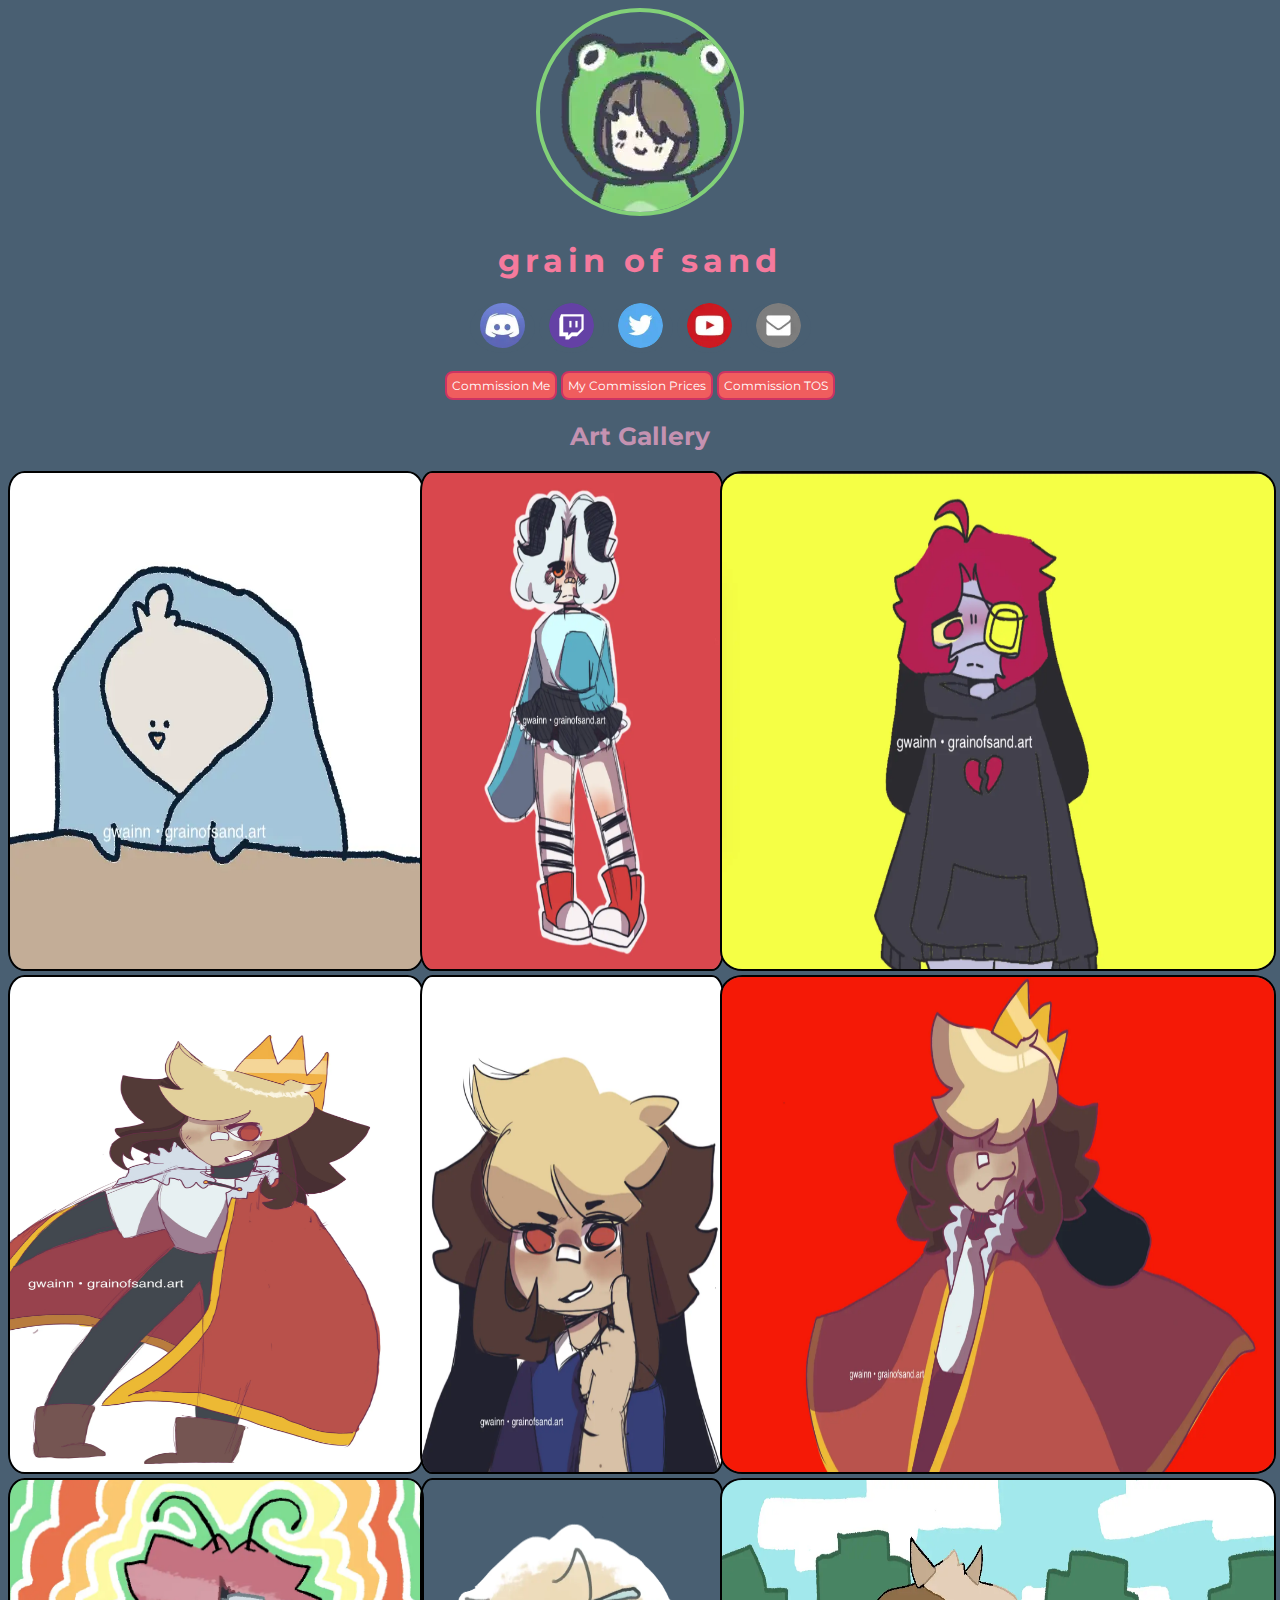
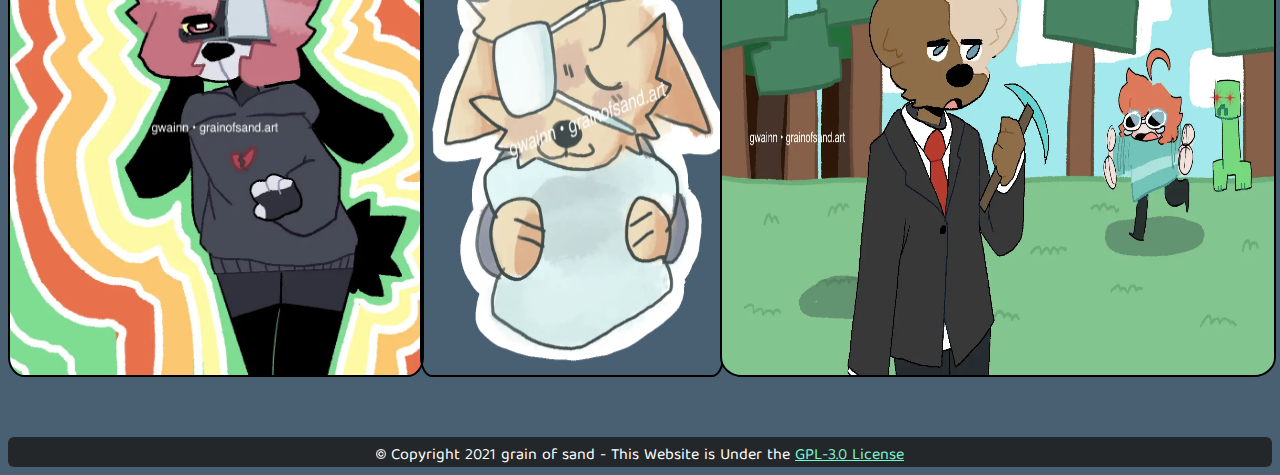
==== index.html @ 38e097b6 "Moved Twitch Button" ====
<!DOCTYPE html>
<html lang="en">
<head>
  <!-- Stylesheets -->
  <link rel="preconnect" href="https://fonts.gstatic.com">
  <link rel="dns-prefetch" href="https://fonts.gstatic.com">
  <link href="https://fonts.googleapis.com/css2?family=Montserrat&family=Baloo+Tamma+2&display=swap" rel="stylesheet">
  <link href="files/style.css" rel="stylesheet">
  <script src="files/script.js"></script>
  <script async src="https://arc.io/widget.min.js#xp6hQxrt"></script>
  <!-- Favicon -->
  <link rel="apple-touch-icon" sizes="180x180" href="files/favicon/apple-touch-icon.png">
  <link rel="icon" type="image/png" sizes="32x32" href="files/favicon/favicon-32x32.png">
  <link rel="icon" type="image/png" sizes="16x16" href="files/favicon/favicon-16x16.png">
  <link rel="manifest" href="files/favicon/site.webmanifest">
  <link rel="mask-icon" href="files/favicon/safari-pinned-tab.svg" color="#82d178">
  <link rel="shortcut icon" href="files/favicon/favicon.ico">
  <meta name="msapplication-TileColor" content="#00a300">
  <meta name="msapplication-config" content="files/favicon/browserconfig.xml">
  <meta name="theme-color" content="#82d178">
  <!-- Twitter -->
  <meta name="twitter:card" content="summary"/>
  <meta name="twitter:site" content="@_danGEr_nOODL"/>
  <meta name="twitter:title" content="grain of sand"/>
  <meta name="twitter:description" content="grain of sand is an artist and twitch streamer. This is their website full of information about them!"/>
  <!-- Google -->
  <meta name="description" content="grain of sand is an artist and twitch streamer. This is their website full of information!">
  <meta name="robots" content="all">
  <!-- Discord -->
  <meta property="og:title" content="grain of sand" >
  <meta property="og:description" content="grain of sand is an artist and twitch streamer. This is their website full of information about them!">
  <meta property="og:image" itemprop="image" content="https://grainofsand.art/files/avatar.webp">
  <meta property="og:locale" content="en_US">
  <!-- Misc extra stuff -->
  <meta charset="UTF-8">
  <link rel="canonical" href="https://grainofsand.art">
  <meta http-equiv="Content-Security-Policy" content="upgrade-insecure-requests">
  <meta name="viewport" content="width=device-width, initial-scale=1.0">
  <title>grain of sand</title>
</head>
<header>
  <div class="center">
    <picture>
      <source type="image/webp" srcset="files/avatar.webp">
      <source type="image/png" srcset="files/avatar.png">
      <img class="avatar" src="files/avatar.png" alt="grain of sand's avatar"/>
    </picture>
    <h1>grain of sand</h1>
    <!--sse--><div id="social">
      <button onclick="window.open('https://discord.gg/QgDr3Z7', '_blank')"><picture>
          <source type="image/webp" srcset="files/social/discord.webp">
          <source type="image/png" srcset="files/social/discord.png">
          <img src="files/social/discord.png" alt="Discord Social Media Button"/>
        </picture></button>
        <button onclick="window.open('https://twitch.tv/gwainn_', '_blank')"><picture>
          <source type="image/webp" srcset="files/social/twitch.webp">
            <source type="image/png" srcset="files/social/twitch.png">
              <img src="files/social/twitch.png" alt="Twitch Social Media Button"/>
        </picture></button>
      <button onclick="window.open('https://twitter.com/_danGEr_nOODL/', '_blank')"><picture>
            <source type="image/webp" srcset="files/social/twitter.webp">
            <source type="image/png" srcset="files/social/twitter.png">
            <img src="files/social/twitter.png" alt="Twitter Social Media Button"/>
          </picture></button>
      <button onclick="window.open('https://www.youtube.com/channel/UC4hyS19XAqnRGY2I5O4xoYQ', '_blank')"><picture>
          <source type="image/webp" srcset="files/social/youtube.webp">
          <source type="image/png" srcset="files/social/youtube.png">
          <img src="files/social/youtube.png" alt="Youtube Social Media Button"/>
        </picture></button>
      <button onclick="window.open('mailto:gwainn@grainofsand.art', '_blank')"><picture>
          <source type="image/webp" srcset="files/social/email.webp">
          <source type="image/png" srcset="files/social/email.png">
          <img src="files/social/email.png" alt="Email Social Media Button"/>
        </picture></button>
  </div><br/>
  <div id="com">
    <button onclick="window.open('commission.html', '_self')">Commission Me</button>
    <button onclick="window.open('prices.html', '_self')">My Commission Prices</button>
    <button onclick="window.open('tos.html', '_self')">Commission TOS</button>
  </div>
<!--/sse--></div>
<body onload="jsLoad();">
  <h2 class="center">Art Gallery</h2>
  <!-- <i class="center">Note: Art is displayed at a Lower Quality</i> -->
  <div id="gallery">
    <div>
      <picture>
        <source type="image/webp" srcset="files/examples/comfy_bongo.webp">
        <source type="image/png" srcset="files/examples/comfy_bongo.png">
        <img src="files/examples/comfy_bongo.png" alt="A duck in a blanket."/>
      </picture>
      <picture>
        <source type="image/webp" srcset="files/examples/king_stand.webp">
        <source type="image/png" srcset="files/examples/king_stand.png">
        <img src="files/examples/king_stand.png" alt="A king with a cape standing."/>
      </picture>
      <picture>
        <source type="image/webp" srcset="files/examples/fursona.webp">
        <source type="image/png" srcset="files/examples/fursona.png">
        <img src="files/examples/fursona.png" alt="A picture of a furry with a very colorful background."/>
      </picture>
    </div><div>
      <picture>
        <source type="image/webp" srcset="files/examples/devil.webp">
        <source type="image/png" srcset="files/examples/devil.png">
        <img src="files/examples/devil.png" alt="A picture of a devil girl."/>
      </picture>
      <picture>
        <source type="image/webp" srcset="files/examples/king_closeup.webp">
        <source type="image/png" srcset="files/examples/king_closeup.png">
        <img src="files/examples/king_closeup.png" alt="A picture of a king thinking."/>
      </picture>
      <picture>
        <source type="image/webp" srcset="files/examples/sleepy_furry.webp">
        <source type="image/png" srcset="files/examples/sleepy_furry.png">
        <img src="files/examples/sleepy_furry.png" alt="A picture of a sleepy furry sticker."/>
      </picture>
    </div>
    <div>
      <picture>
        <source type="image/webp" srcset="files/examples/heartbroken.webp">
        <source type="image/png" srcset="files/examples/heartbroken.png">
        <img src="files/examples/heartbroken.png" alt="A picture of a person with a heartbroken hoodie."/>
      </picture>
      <picture>
        <source type="image/webp" srcset="files/examples/king_banner.webp">
        <source type="image/png" srcset="files/examples/king_banner.png">
        <img src="files/examples/king_banner.png" alt="A banner of a king."/>
      </picture>
      <picture>
        <source type="image/webp" srcset="files/examples/minecraft_cow.webp">
        <source type="image/png" srcset="files/examples/minecraft_cow.png">
        <img src="files/examples/minecraft_cow.png" alt="A banner of 2 minecraft characters and a creeper."/>
      </picture>
    </div>
  </div>
</body>
<footer>
  <br/><div class="bottom">
    <picture>
      <source type="image/webp" srcset="files/copyright.webp">
      <source type="image/png" srcset="files/copyright.png">
      <img src="files/copyright.png" class="cemoji" alt="©️"/>
    </picture> Copyright 2021 grain of sand - This Website is Under the <a href="https://github.com/grain-ofsand/grain-ofsand.github.io/blob/master/LICENSE">GPL-3.0 License</a></div>
  <div class="bottom2">
    <div>
      <picture>
        <source type="image/webp" srcset="files/copyright.webp">
        <source type="image/png" srcset="files/copyright.png">
        <img src="files/copyright.png" class="cemoji" alt="©️"/>
      </picture> Copyright 2021 grain of sand</div>
    <div>This Website is Under the <a href="https://github.com/grain-ofsand/grain-ofsand.github.io/blob/master/LICENSE">GPL-3.0 License</a></div>
  </div>
</footer>
</html>
---- files/style.css ----
html {
  scroll-behavior: smooth;
}

body {
  background-color: #495F72;
  visibility: none;
}

h1 {
  font-family: "Montserrat";
  letter-spacing: 5px;
  color: #F57A9D;
}

h2 {
  font-family: "Montserrat";
  color: #C492B1;
  font-size: 25px;
}

h3 {
  font-family: "Montserrat";
  color: white;
  font-size: 18.5px;
}

button {
  text-decoration: none;
  padding: 1px 10px;
  background-color: #495F72;
  color: orange;
  font-size: 15.5px;
  transition-duration: 0.4s;
  border: 2px solid #4caf50;
  border-radius: 8px;
  font-family: "Montserrat";
}

button:hover {
  background-color: #4caf50;
  color: white;
  cursor: pointer;
}

.avatar {
  border: 4px solid #82d178;
  border-radius: 100%;
  transition-duration: 0.4s;
  height: 150px;
  width: 150px;
}

.avatar:hover {
  border: 4px solid #ffb34f;
}

.center {
  text-align: center;
}

#com > button {
  font-family: "Montserrat";
  background-color: #F05D5E;
  border: 2px solid #CC3363;
  color: white;
  border-radius: 8px;
  cursor: pointer;
  transition-duration: 0.4s;
  padding: 5px;
  font-size: 12px;
}

#com > button:hover {
  background-color: #9A275A;
}

#social > button > picture > img {
  background-color: #495F72;
  border-radius: 100%;
  height: 45px;
  width: 45px;
}

#social > button {
  background-color: #495F72;
  border-radius: 100%;
  border: none;
  cursor: pointer;
}

#gallery {
  display: flex;
  flex-direction: row;
}

#gallery > div {
  flex-direction: column;
  flex-grow: 1;
}

#gallery > div > picture > img {
  position: relative;
  width: 100%;
  height: 32%;
  border: 2px solid black;
  border-radius: 4%;
}

.cemoji {
  display: inline;
  width: 10px;
  height: 10px;
}

a {
  transition-duration: 0.4s;
  color: #7af5d2;
}

a:hover {
  color: #ffd600;
  cursor: pointer;
}

p, li {
  font-size: 16.6px;
  font-family: "Montserrat";
  color: orange;
}

.bottom, .bottom2 {
  /* position: absolute; */
  position: block;
  bottom: 5px;
  width: 100%;
  height: 20px;
  background-color: #23272A;
  border-radius: 6px;
  text-align: center;
  color: white;
  padding-top: 5px;
  padding-bottom: 5px;
  font-family: "Baloo Tamma 2";
}

.bottom2 {
  height: 50px;
  display: none;
}

@media (max-height: 799px) {
  .bottom3 {
    position: block;
  }
}

@media (min-height: 800px) {
  .bottom3 {
    position: absolute;
  }
}

@media (max-width: 599px) {
  .bottom {
    display: none;
  }
  .bottom2 {
    display: block;
  }
  .avatar {
    height: 150px;
    width: 150px;
  }
  #youtube-video {
    width: 300px;
    height: 200px;
  }
  p {
    text-indent: 0px;
  }
}

@media (min-width: 600px) {
  .avatar {
    height: 200px;
    width: 200px;
  }
  #youtube-video {
    width: 560px;
    height: 315px;
  }
  p {
    text-indent: 10px;
  }
}

@media (min-width: 900px) {
  .bottom {
    display: block;
  }
  .bottom2 {
    display: none;
  }
  .smaller-image-on-pc {
    width: 30%;
    height: 30%;
  }
}
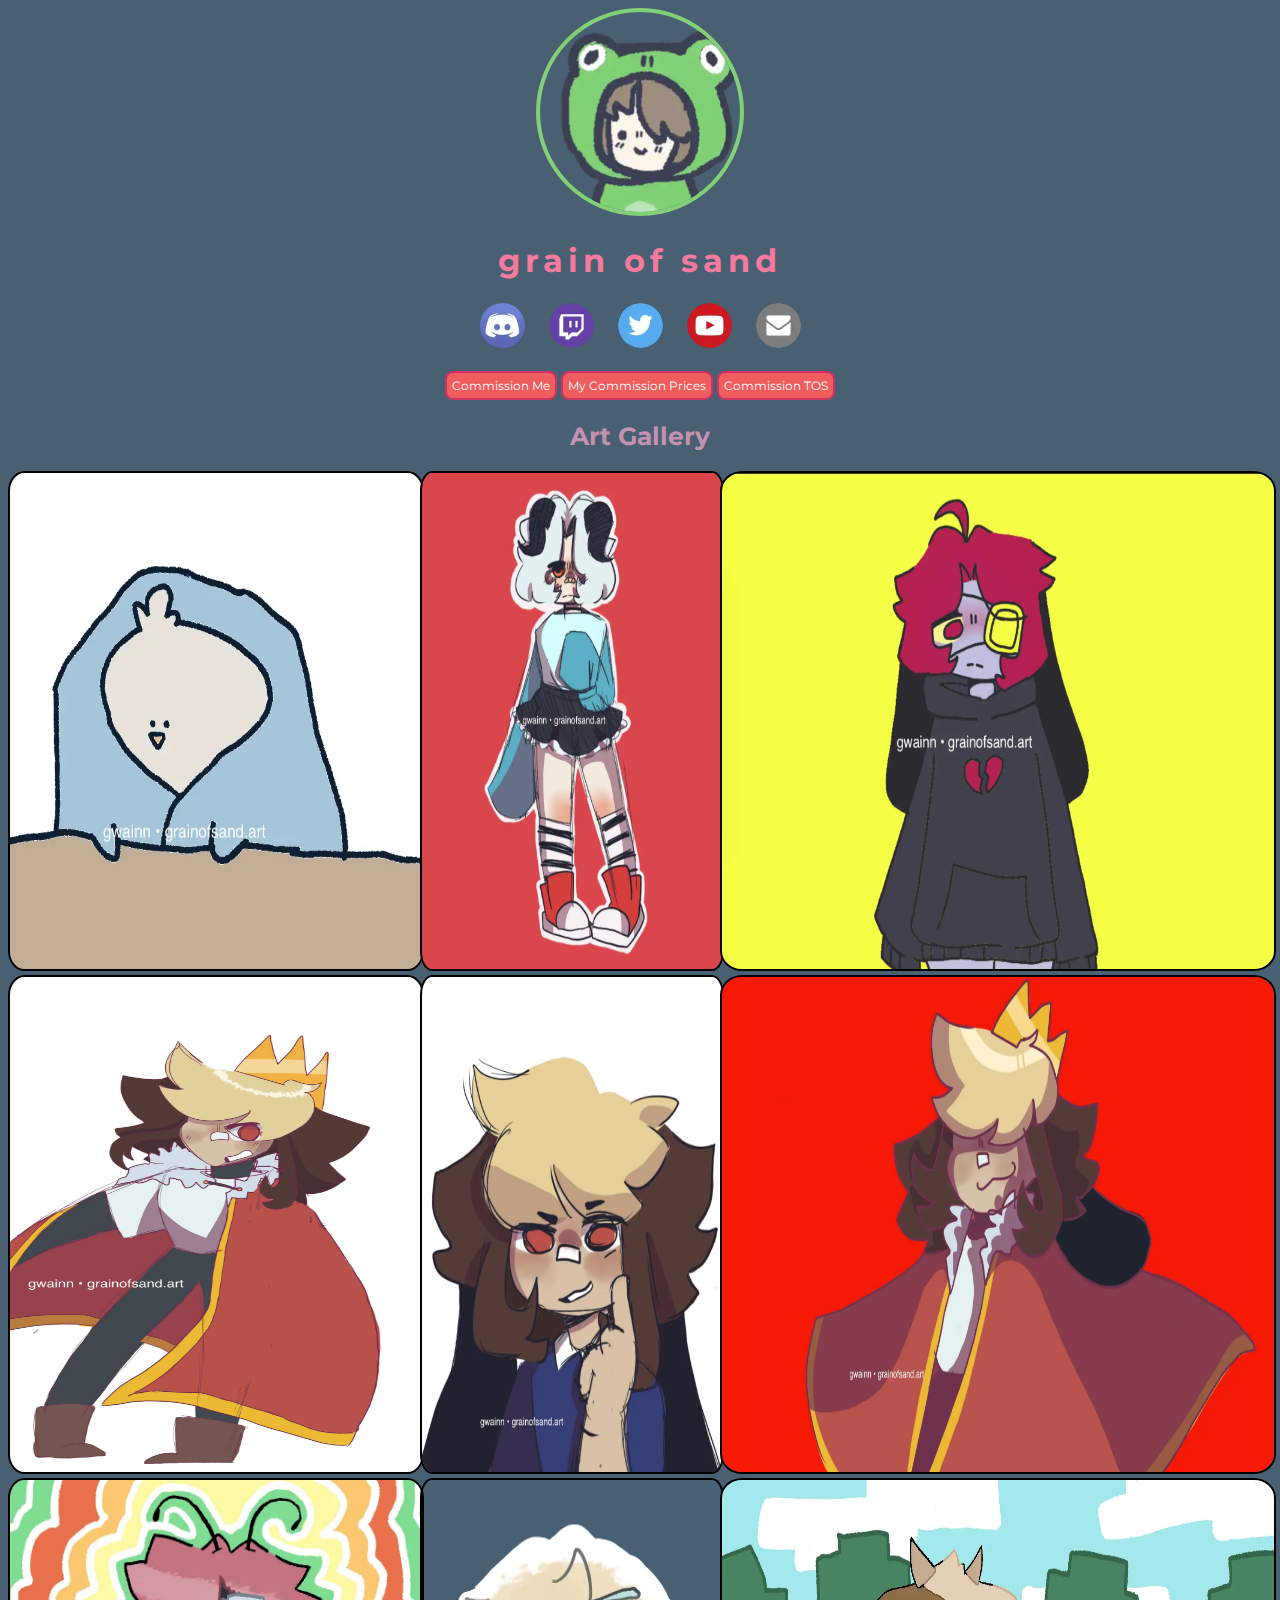
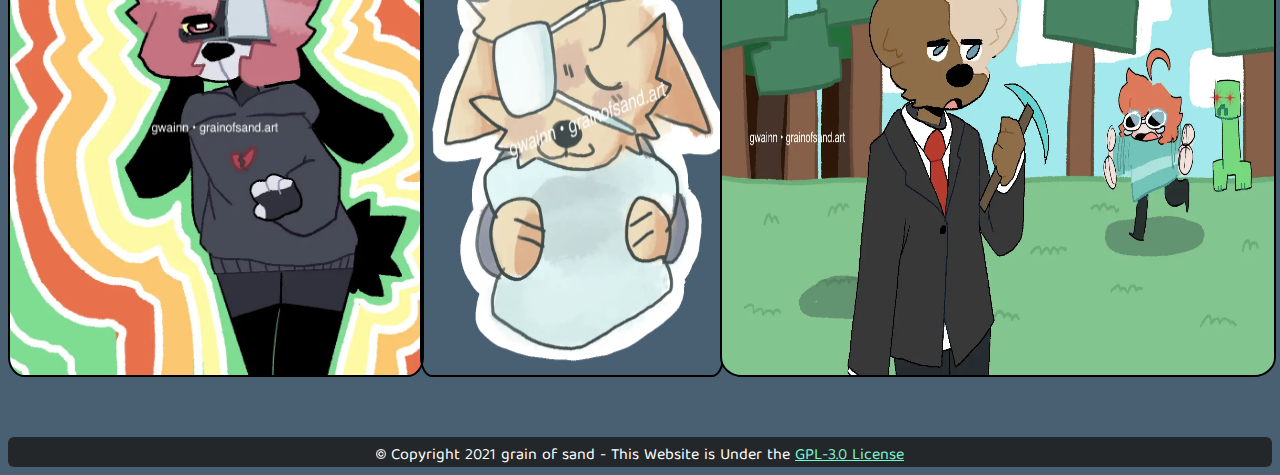
==== commit 82689094: "Minor Enhancements" ====
--- a/index.html
+++ b/index.html
@@ -6,7 +6,6 @@
   <link rel="dns-prefetch" href="https://fonts.gstatic.com">
   <link href="https://fonts.googleapis.com/css2?family=Montserrat&family=Baloo+Tamma+2&display=swap" rel="stylesheet">
   <link href="files/style.css" rel="stylesheet">
-  <script src="files/script.js"></script>
   <script async src="https://arc.io/widget.min.js#xp6hQxrt"></script>
   <!-- Favicon -->
   <link rel="apple-touch-icon" sizes="180x180" href="files/favicon/apple-touch-icon.png">
@@ -33,7 +32,6 @@
   <meta property="og:locale" content="en_US">
   <!-- Misc extra stuff -->
   <meta charset="UTF-8">
-  <link rel="canonical" href="https://grainofsand.art">
   <meta http-equiv="Content-Security-Policy" content="upgrade-insecure-requests">
   <meta name="viewport" content="width=device-width, initial-scale=1.0">
   <title>grain of sand</title>
@@ -80,6 +78,11 @@
   </div>
 <!--/sse--></div>
 <body onload="jsLoad();">
+  <script>
+  function jsLoad() {
+    document.body.style.visibility='visible';
+  }
+  </script>
   <h2 class="center">Art Gallery</h2>
   <!-- <i class="center">Note: Art is displayed at a Lower Quality</i> -->
   <div id="gallery">
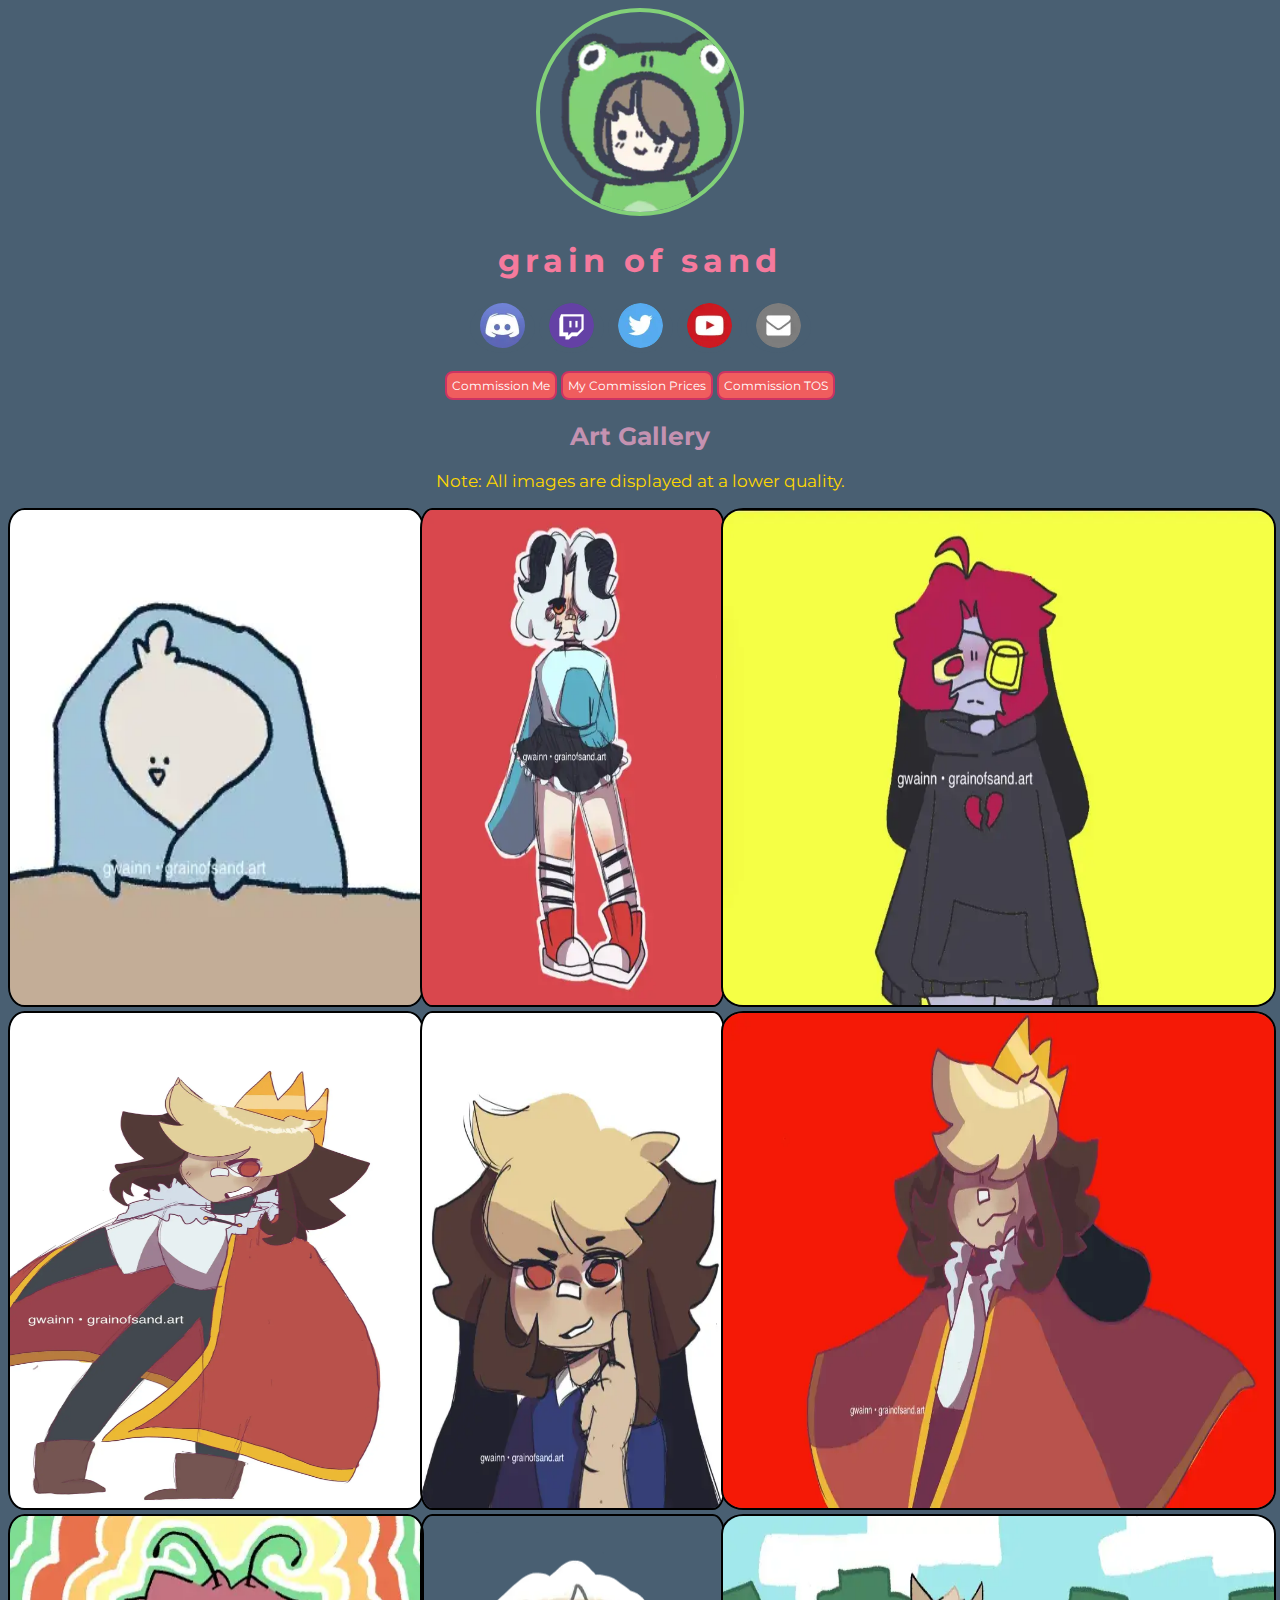
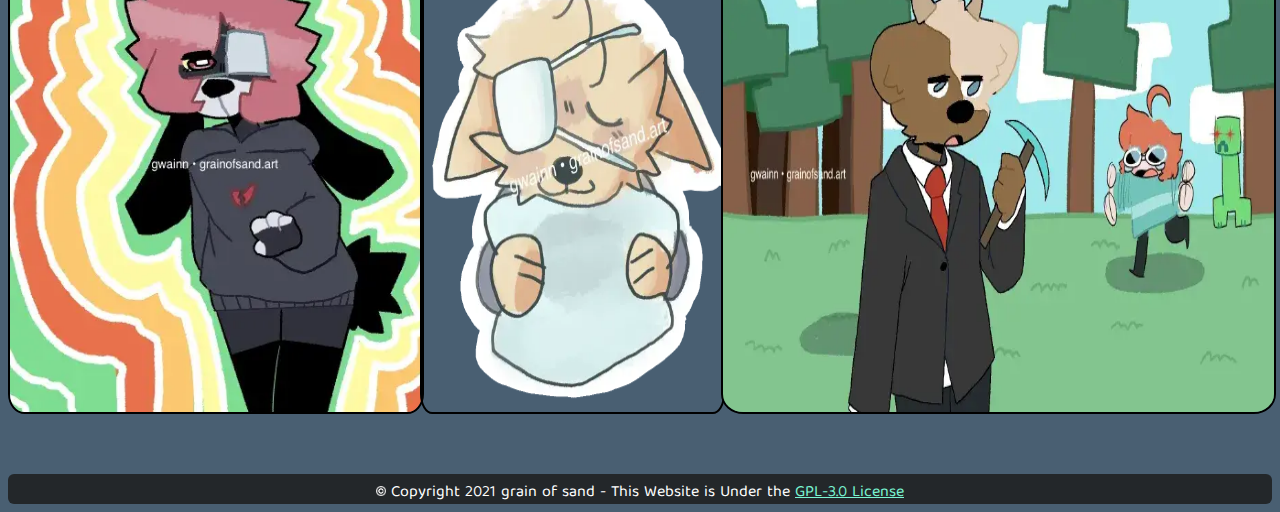
==== commit b05e23fd: "Lowered the image quality" ====
--- a/index.html
+++ b/index.html
@@ -84,7 +84,7 @@
   }
   </script>
   <h2 class="center">Art Gallery</h2>
-  <!-- <i class="center">Note: Art is displayed at a Lower Quality</i> -->
+  <p id="low-quality" class="center">Note: All images are displayed at a lower quality.</p>
   <div id="gallery">
     <div>
       <picture>
--- a/files/style.css
+++ b/files/style.css
@@ -52,7 +52,7 @@
 }
 
 .avatar:hover {
-  border: 4px solid #ffb34f;
+  border: 4px solid #F57A9D;
 }
 
 .center {
@@ -105,6 +105,12 @@
   height: 32%;
   border: 2px solid black;
   border-radius: 4%;
+}
+
+#low-quality {
+  text-indent: 0px;
+  padding: 0px;
+  color: gold;
 }
 
 .cemoji {
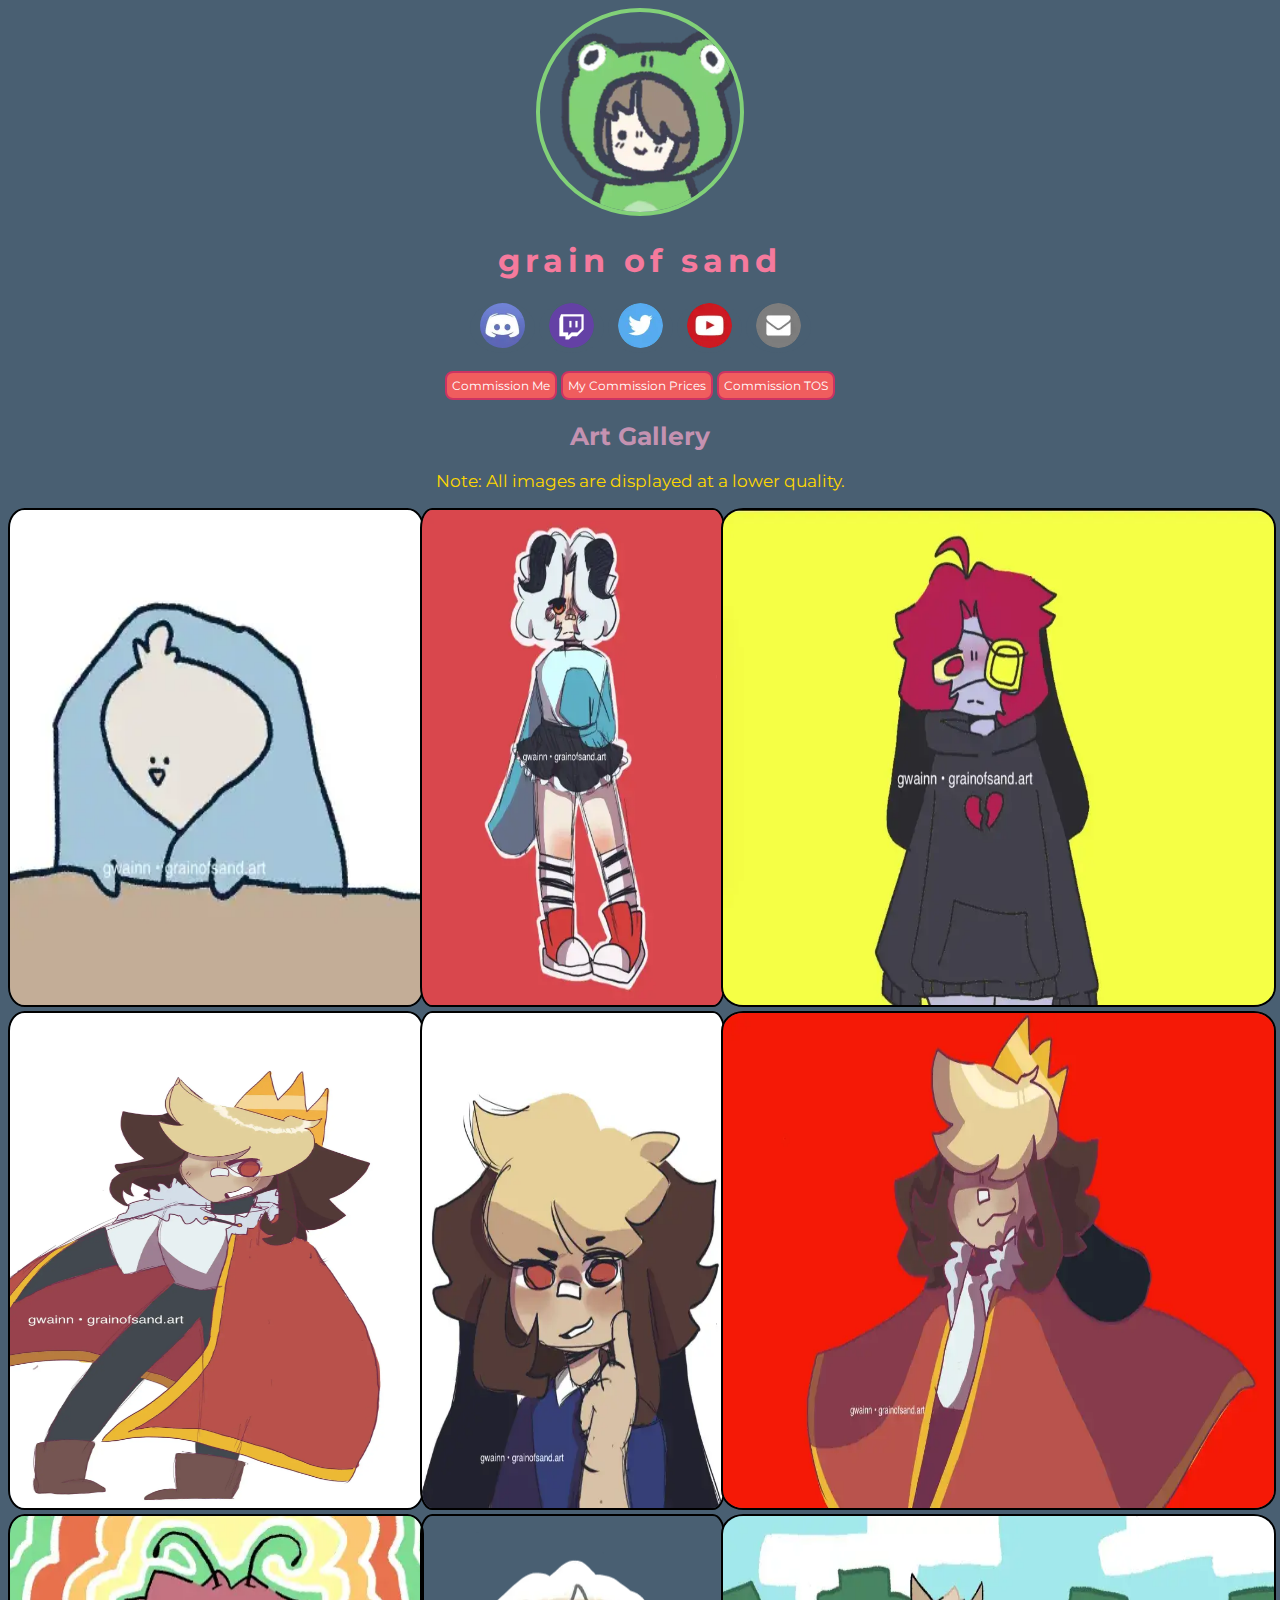
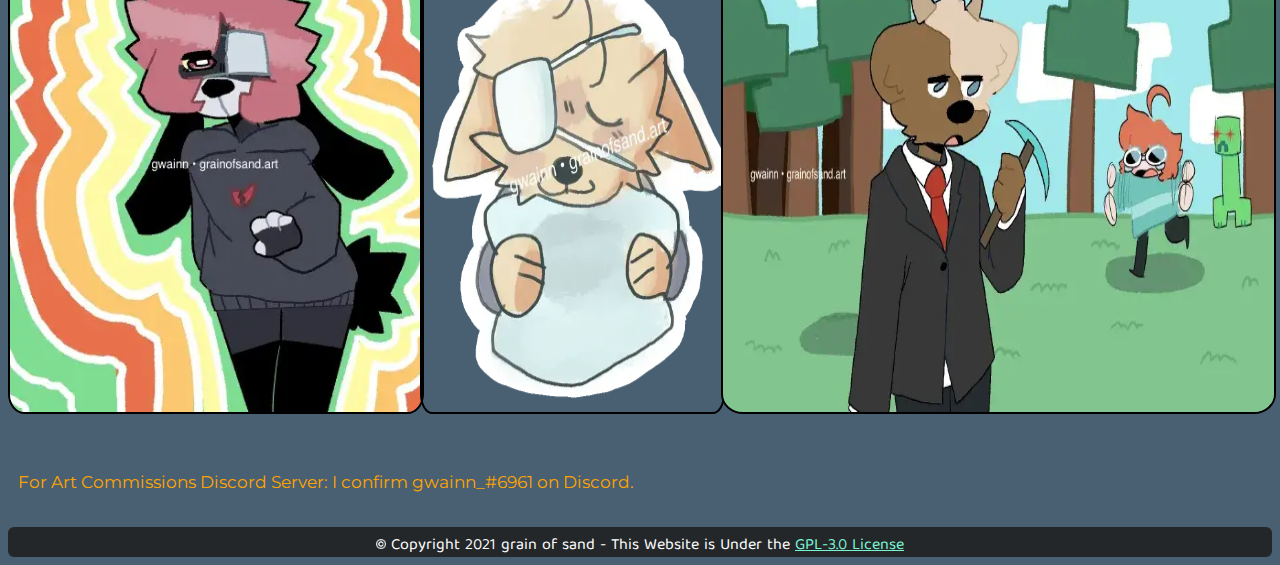
==== commit 90c7d81b: "Comments are private..." ====
--- a/index.html
+++ b/index.html
@@ -19,11 +19,11 @@
   <meta name="theme-color" content="#82d178">
   <!-- Twitter -->
   <meta name="twitter:card" content="summary"/>
-  <meta name="twitter:site" content="@_danGEr_nOODL"/>
+  <meta name="twitter:site" content="@gwainn_"/>
   <meta name="twitter:title" content="grain of sand"/>
   <meta name="twitter:description" content="grain of sand is an artist and twitch streamer. This is their website full of information about them!"/>
   <!-- Google -->
-  <meta name="description" content="grain of sand is an artist and twitch streamer. This is their website full of information!">
+  <meta name="description" content="grain of sand is an artist and twitch streamer. This is their website full of information about them!">
   <meta name="robots" content="all">
   <!-- Discord -->
   <meta property="og:title" content="grain of sand" >
@@ -45,7 +45,7 @@
     </picture>
     <h1>grain of sand</h1>
     <!--sse--><div id="social">
-      <button onclick="window.open('https://discord.gg/QgDr3Z7', '_blank')"><picture>
+      <button onclick="window.open('https://discord.gg/XBnyzXYh5B', '_blank')"><picture>
           <source type="image/webp" srcset="files/social/discord.webp">
           <source type="image/png" srcset="files/social/discord.png">
           <img src="files/social/discord.png" alt="Discord Social Media Button"/>
@@ -55,7 +55,7 @@
             <source type="image/png" srcset="files/social/twitch.png">
               <img src="files/social/twitch.png" alt="Twitch Social Media Button"/>
         </picture></button>
-      <button onclick="window.open('https://twitter.com/_danGEr_nOODL/', '_blank')"><picture>
+      <button onclick="window.open('https://twitter.com/gwainn_', '_blank')"><picture>
             <source type="image/webp" srcset="files/social/twitter.webp">
             <source type="image/png" srcset="files/social/twitter.png">
             <img src="files/social/twitter.png" alt="Twitter Social Media Button"/>
@@ -137,6 +137,7 @@
       </picture>
     </div>
   </div>
+  <p id="discord-confirm">For Art Commissions Discord Server: I confirm gwainn_#6961 on Discord.</p>
 </body>
 <footer>
   <br/><div class="bottom">
--- a/files/style.css
+++ b/files/style.css
@@ -4,7 +4,8 @@
 
 body {
   background-color: #495F72;
-  visibility: none;
+  visibility: hidden;
+  overflow-x: hidden;
 }
 
 h1 {
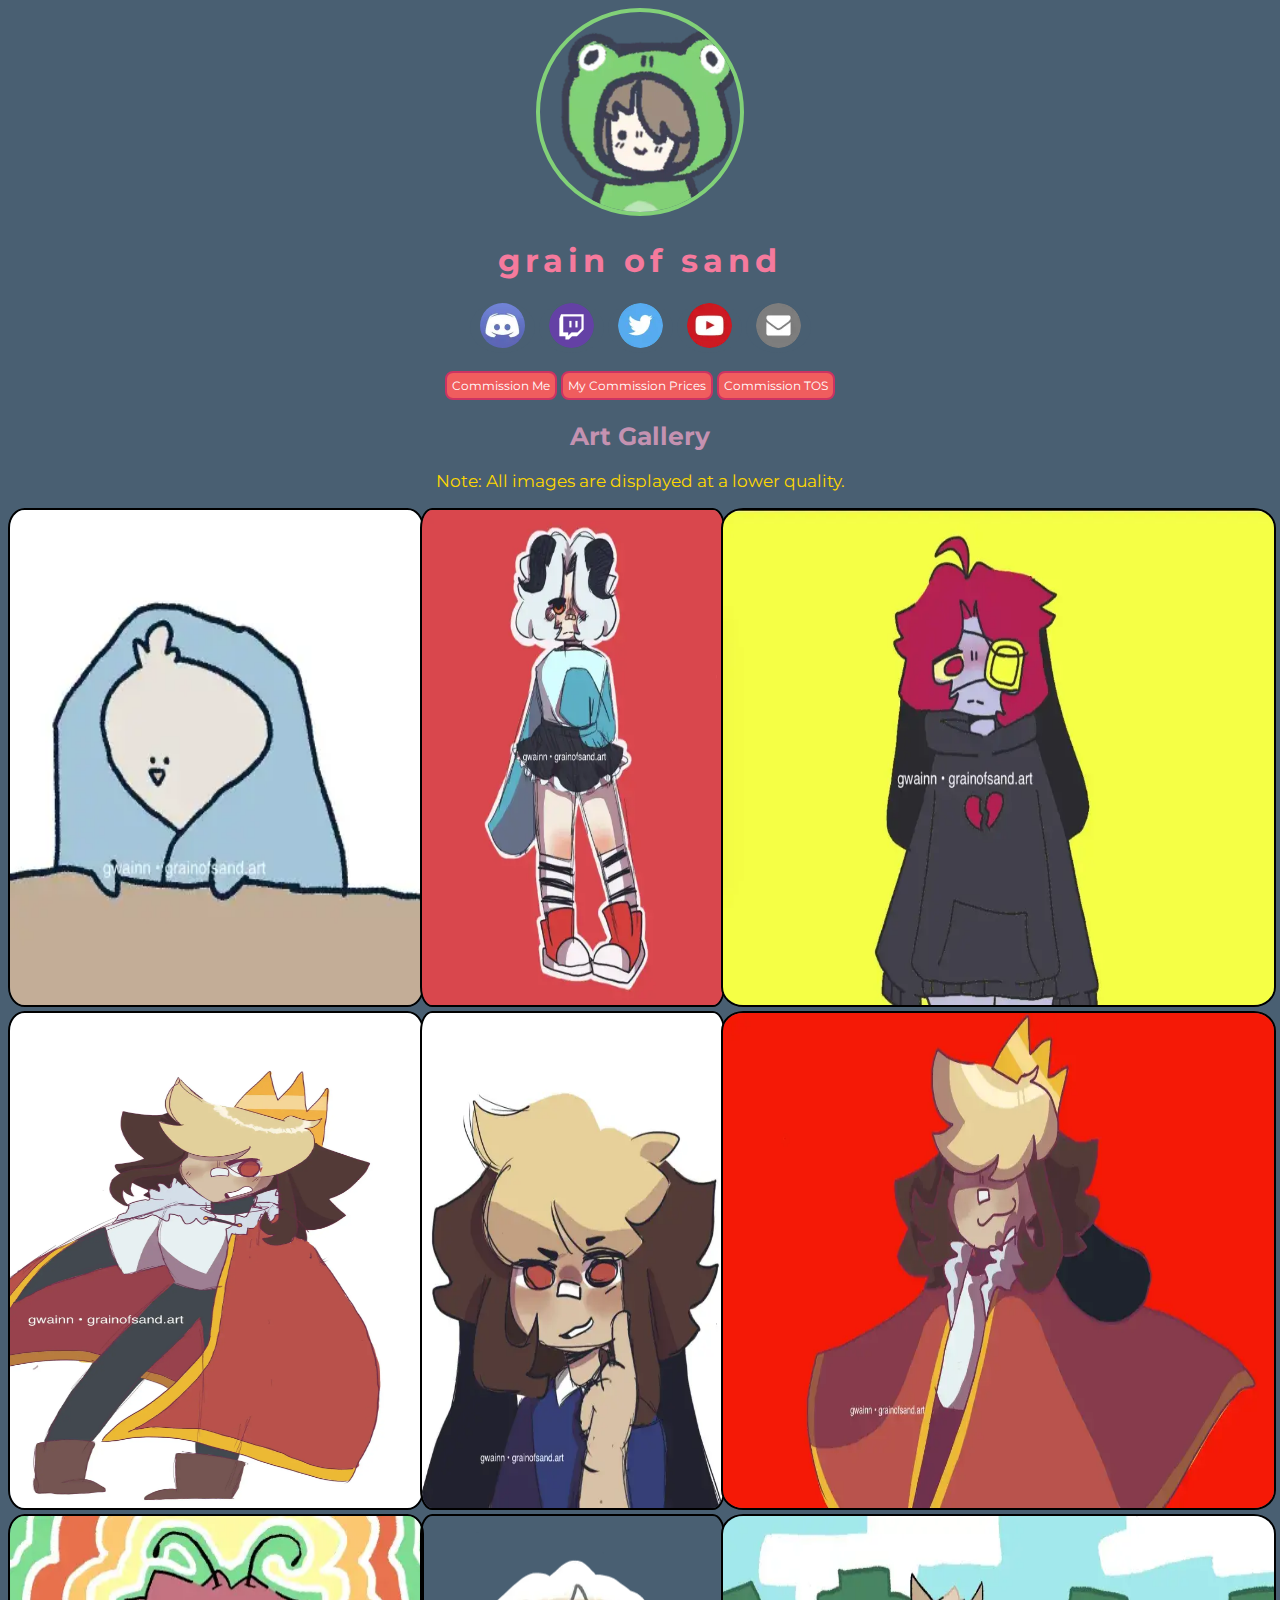
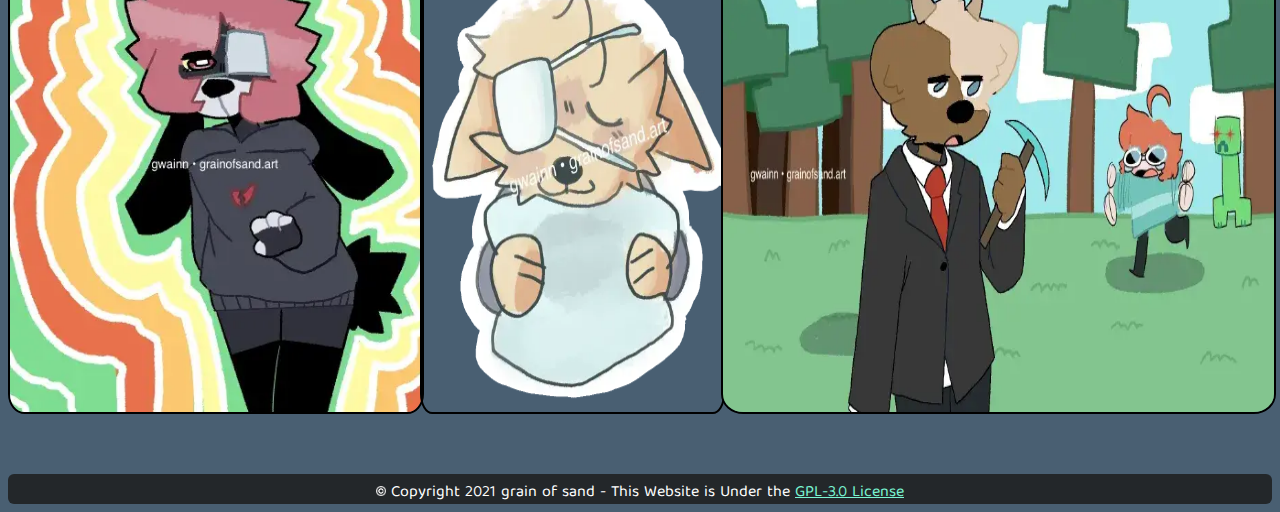
==== commit 7899e5c8: "Verification Complete" ====
--- a/index.html
+++ b/index.html
@@ -137,7 +137,6 @@
       </picture>
     </div>
   </div>
-  <p id="discord-confirm">For Art Commissions Discord Server: I confirm gwainn_#6961 on Discord.</p>
 </body>
 <footer>
   <br/><div class="bottom">
